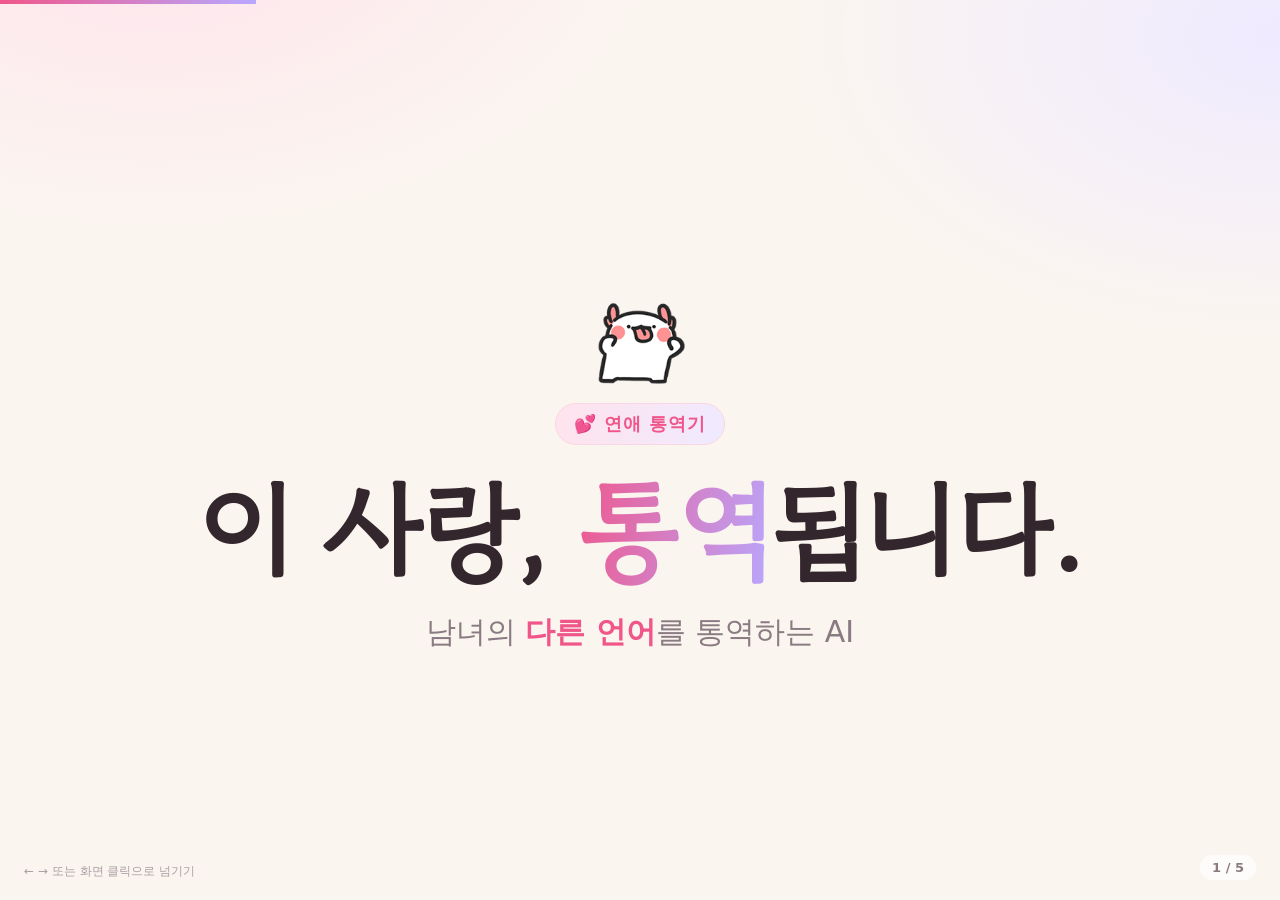
==== deck.html @ 6bf12d9a "피치덱(deck.html 5장) + 썸네일(thumbnail.html) 추가" ====
<!DOCTYPE html>
<html lang="ko">
<head>
<meta charset="UTF-8" />
<meta name="viewport" content="width=device-width, initial-scale=1.0" />
<title>이 사랑, 통역됩니다 — 피치덱</title>
<link rel="preconnect" href="https://fonts.googleapis.com" />
<link rel="preconnect" href="https://fonts.gstatic.com" crossorigin />
<link href="https://fonts.googleapis.com/css2?family=Gowun+Dodum&family=Pretendard:wght@400;500;600;700;800;900&display=swap" rel="stylesheet" />
<style>
  :root{
    --rose:#f0568a; --rose-soft:#ffe3ec; --lav:#b8a8ff; --lav-soft:#efeaff;
    --ink:#33272d; --ink-soft:#8a7a82; --mint:#8fd9c6; --blue:#4a78b0;
    --font:"Pretendard",system-ui,sans-serif; --round:"Gowun Dodum",var(--font);
  }
  *{margin:0;padding:0;box-sizing:border-box}
  html,body{height:100%;background:#15101300}
  body{
    font-family:var(--font); color:var(--ink); overflow:hidden;
    background:#efe7e0;
  }
  /* 무대 */
  .stage{position:fixed;inset:0;display:grid;place-items:center;padding:0;}
  .slide{
    position:absolute; inset:0; display:none; place-items:center;
    padding:6vmin 9vmin; opacity:0; transform:translateY(14px) scale(.99);
    transition:opacity .5s ease, transform .5s ease;
  }
  .slide.active{display:grid; opacity:1; transform:none;}
  .inner{width:min(1100px,92vw)}

  /* 공통 타이포 */
  .eyebrow{display:inline-block;font-weight:800;font-size:clamp(13px,1.5vw,18px);letter-spacing:1px;
    color:var(--rose);background:linear-gradient(100deg,var(--rose-soft),var(--lav-soft));
    border:1px solid #fbd6e3;padding:8px 18px;border-radius:999px;margin-bottom:26px}
  h1{font-family:var(--round);font-weight:700;letter-spacing:-2px;line-height:1.08;color:var(--ink)}
  .grad{background:linear-gradient(100deg,var(--rose),var(--lav));-webkit-background-clip:text;background-clip:text;color:transparent}
  .muted{color:var(--ink-soft)}

  /* 배경 변주 */
  .bg-cream{background:radial-gradient(900px 560px at 12% -10%,var(--rose-soft),transparent 56%),radial-gradient(900px 560px at 100% 4%,var(--lav-soft),transparent 54%),#fbf5f0}
  .bg-ink{background:radial-gradient(800px 500px at 85% 110%,#3a2740,transparent 60%),#241a22;color:#fdf6f0}
  .bg-soft{background:linear-gradient(135deg,#fff,#fbf2f6)}

  /* S1 */
  .s1 .inner{text-align:center}
  .s1 h1{font-size:clamp(48px,8.5vw,108px)}
  .s1 .sub{margin-top:24px;font-size:clamp(18px,2.4vw,30px);color:var(--ink-soft);font-weight:500}
  .s1 .sub b{color:var(--rose);font-weight:700}
  .s1 .mong{width:clamp(90px,12vw,150px);margin:0 auto 6px;display:block}

  /* S2 훅 */
  .s2 .eyebrow{background:rgba(255,255,255,.08);border-color:rgba(255,255,255,.18);color:#ffc2d4}
  .quote{font-family:var(--round);font-size:clamp(22px,3.4vw,42px);line-height:1.5;margin:0 0 26px;position:relative;padding-left:32px}
  .quote::before{content:"";position:absolute;left:0;top:6px;bottom:6px;width:5px;border-radius:5px;background:linear-gradient(var(--rose),var(--lav))}
  .quote .who{display:block;font-family:var(--font);font-size:clamp(13px,1.5vw,17px);color:#caa9b9;margin-top:8px;font-weight:600}
  .s2 .punch{margin-top:38px;font-size:clamp(20px,2.6vw,32px);font-weight:700;line-height:1.4}
  .s2 .punch b{color:#ff9bb8}

  /* S3 작품 */
  .s3 h1{font-size:clamp(30px,4.6vw,58px)}
  .works{display:flex;gap:18px;flex-wrap:wrap;margin:38px 0 30px}
  .work{flex:1 1 240px;background:#fff;border:1.5px solid #f1e2ea;border-radius:20px;padding:22px 22px;box-shadow:0 14px 34px rgba(199,120,150,.12)}
  .work .k{font-size:13px;font-weight:800;color:var(--rose);letter-spacing:.5px}
  .work .t{font-size:clamp(17px,2vw,22px);font-weight:700;margin-top:8px;line-height:1.35}
  .s3 .bridge{font-size:clamp(20px,2.7vw,34px);font-weight:800;line-height:1.45}
  .s3 .bridge .grad{font-weight:800}

  /* S4 제품 */
  .s4 h1{font-size:clamp(30px,4.4vw,56px);text-align:center;margin-bottom:34px}
  .flow{display:grid;grid-template-columns:1fr auto 1fr auto 1fr;align-items:stretch;gap:14px}
  .step{background:#fff;border:1.5px solid #f1e2ea;border-radius:20px;padding:22px 18px;text-align:center;box-shadow:0 12px 30px rgba(199,120,150,.12)}
  .step .n{font-size:13px;font-weight:800;color:var(--lav)}
  .step .h{font-size:clamp(17px,1.9vw,22px);font-weight:800;margin:8px 0 6px}
  .step .d{font-size:clamp(13px,1.4vw,16px);color:var(--ink-soft);line-height:1.45}
  .arr{display:grid;place-items:center;font-size:26px;color:var(--rose);font-weight:800}
  .s4 .kicker{margin-top:30px;text-align:center;font-size:clamp(17px,2.1vw,26px);font-weight:700}
  .s4 .kicker b{color:var(--rose)}
  .s4 .url{margin-top:14px;text-align:center;font-size:15px;color:var(--ink-soft);font-weight:600}

  /* S5 비전 */
  .s5 h1{font-size:clamp(30px,4.6vw,58px);margin-bottom:34px}
  .vis{display:flex;flex-direction:column;gap:16px}
  .v{display:flex;align-items:center;gap:20px;background:#fff;border:1.5px solid #f1e2ea;border-radius:18px;padding:20px 24px;box-shadow:0 10px 26px rgba(199,120,150,.1)}
  .v .num{flex-shrink:0;width:42px;height:42px;border-radius:50%;display:grid;place-items:center;font-weight:800;color:#fff;font-size:18px;background:linear-gradient(135deg,var(--rose),var(--lav))}
  .v .txt{font-size:clamp(16px,1.9vw,23px);font-weight:600;line-height:1.4}
  .v .txt b{color:var(--rose);font-weight:800}
  .s5 .close{margin-top:34px;text-align:center;font-family:var(--round);font-size:clamp(22px,3vw,38px);color:var(--ink)}
  .s5 .close .grad{font-weight:700}

  /* 미니 통역기 위젯 (S1, S4) */
  .tr{width:min(560px,86vw);margin:30px auto 0;background:#fff;border-radius:20px;border:1.5px solid #f3e2ea;box-shadow:0 20px 50px rgba(199,120,150,.2);overflow:hidden;text-align:left}
  .tr .bar{display:flex;align-items:center;justify-content:center;gap:16px;padding:12px;background:linear-gradient(100deg,#fdeef3,#eef1fb);border-bottom:1px solid #f3e2ea}
  .tr .bar .f{color:var(--rose);font-weight:800}.tr .bar .m{color:var(--blue);font-weight:800}
  .tr .bar .sw{width:28px;height:28px;border-radius:50%;background:#fff;display:grid;place-items:center;color:#9a8f96;box-shadow:0 2px 6px rgba(0,0,0,.08)}
  .tr .row{padding:14px 20px}.tr .row.out{background:linear-gradient(120deg,#fff,#fff6fa);border-top:1px dashed #f1d9e6}
  .tr .tag{font-size:13px;font-weight:700;color:#b3a3ab}.tr .row.out .tag{color:var(--rose)}
  .tr .said{font-size:clamp(18px,2.2vw,24px);font-weight:700;margin-top:4px}
  .tr .mean{font-size:clamp(18px,2.2vw,24px);font-weight:800;color:var(--rose);margin-top:4px}
  .temp{display:flex;align-items:center;gap:10px;justify-content:center;margin-top:16px;font-weight:800;color:#2f9576;font-size:15px}
  .temp .barx{width:120px;height:8px;border-radius:999px;background:#e7efe9;overflow:hidden}
  .temp .barx i{display:block;height:100%;width:62%;background:#37c08a;border-radius:999px}

  /* 진행/넘김 UI */
  .prog{position:fixed;left:0;top:0;height:4px;background:linear-gradient(90deg,var(--rose),var(--lav));z-index:30;transition:width .4s ease}
  .count{position:fixed;right:24px;bottom:20px;font-size:13px;font-weight:700;color:var(--ink-soft);z-index:30;background:rgba(255,255,255,.7);padding:5px 12px;border-radius:999px}
  .bg-ink .count{color:#e9d6e0;background:rgba(255,255,255,.12)}
  .hint{position:fixed;left:24px;bottom:20px;font-size:12px;color:var(--ink-soft);z-index:30;opacity:.7}
  .bg-ink .hint{color:#cbb}
  .nav{position:fixed;inset:0;display:flex;z-index:20}
  .nav .half{flex:1;cursor:pointer}

  @media print{
    body{overflow:visible}
    .stage{position:static}
    .slide{display:grid!important;opacity:1!important;transform:none!important;position:relative;page-break-after:always;height:100vh;width:100vw}
    .prog,.count,.hint,.nav{display:none!important}
  }
</style>
</head>
<body>
  <div class="prog" id="prog"></div>
  <div class="stage" id="stage">

    <!-- 1. 제목 -->
    <section class="slide s1 bg-cream">
      <div class="inner">
        <img class="mong" src="assets/ellie.png" alt="" />
        <span class="eyebrow">💕 연애 통역기</span>
        <h1>이 사랑, <span class="grad">통역</span>됩니다.</h1>
        <p class="sub">남녀의 <b>다른 언어</b>를 통역하는 AI</p>
      </div>
    </section>

    <!-- 2. 훅: 드라마 대사 -->
    <section class="slide s2 bg-ink">
      <div class="inner">
        <span class="eyebrow">드라마 〈이 사랑 통역되나요?〉</span>
        <p class="quote">"내가 알아듣게 얘기해요.<br/>당신의 언어는 나한테 너무 어려워요."</p>
        <p class="quote">"세상에 다른 언어가 몇 개인 줄 아나?<br/>… 세상 모든 사람의 수만큼 있지."
          <span class="who">— 극 중 대사</span></p>
        <p class="punch">같은 한국어를 써도, 우리는 <b>서로 다른 언어</b>를 씁니다.</p>
      </div>
    </section>

    <!-- 3. 모두가 공감한 문제 -->
    <section class="slide s3 bg-soft">
      <div class="inner">
        <h1>모두가 알지만,<br/>아무도 못 풀던 문제</h1>
        <div class="works">
          <div class="work"><div class="k">📚 BOOK</div><div class="t">화성에서 온 남자,<br/>금성에서 온 여자</div></div>
          <div class="work"><div class="k">🎵 SONG</div><div class="t">"대화가 필요해"</div></div>
          <div class="work"><div class="k">📺 DRAMA</div><div class="t">이 사랑<br/>통역되나요?</div></div>
        </div>
        <p class="bridge">사람 수만큼의 언어를,<br/><span class="grad">AI로 통역해보면 어떨까?</span></p>
      </div>
    </section>

    <!-- 4. 제품 -->
    <section class="slide s4 bg-cream">
      <div class="inner">
        <h1>그래서 만들었습니다</h1>
        <div class="flow">
          <div class="step"><div class="n">STEP 1</div><div class="h">감지</div><div class="d">오해가 생길 만한 애매한 한마디를 AI가 캐치</div></div>
          <div class="arr">→</div>
          <div class="step"><div class="n">STEP 2</div><div class="h">통역</div><div class="d">"됐어 오지마"의 진짜 속뜻을 알려줘요</div></div>
          <div class="arr">→</div>
          <div class="step"><div class="n">STEP 3</div><div class="h">답장 추천</div><div class="d">하면 안 되는 답변 + 관계를 지키는 답장</div></div>
        </div>
        <p class="kicker">내 답장에 따라 상대 반응과 <b>'대화온도'</b>가 실시간으로 바뀝니다.</p>
        <p class="url">🔗 love-translator-demo.vercel.app</p>
      </div>
    </section>

    <!-- 5. 비전 -->
    <section class="slide s5 bg-soft">
      <div class="inner">
        <h1>앞으로 나아갈 방향</h1>
        <div class="vis">
          <div class="v"><div class="num">1</div><div class="txt"><b>모든 사랑하는 관계로</b> — 연인을 넘어 가족·친구까지</div></div>
          <div class="v"><div class="num">2</div><div class="txt"><b>나에게 맞춤 통역</b> — 내 성향·상대 성향·대화 히스토리 기반으로 정교하게</div></div>
          <div class="v"><div class="num">3</div><div class="txt"><b>메신저에 바로</b> — 카카오톡 등에서 보내기 전에 한 번</div></div>
        </div>
        <p class="close">보내기 전에 한 번, <span class="grad">통역.</span></p>
      </div>
    </section>

  </div>

  <div class="count" id="count">1 / 5</div>
  <div class="hint">← → 또는 화면 클릭으로 넘기기</div>
  <div class="nav"><div class="half" id="prev"></div><div class="half" id="next"></div></div>

<script>
  const slides=[...document.querySelectorAll('.slide')];
  let i=0;
  function show(n){
    i=Math.max(0,Math.min(slides.length-1,n));
    slides.forEach((s,idx)=>s.classList.toggle('active',idx===i));
    document.getElementById('count').textContent=(i+1)+' / '+slides.length;
    document.getElementById('prog').style.width=((i+1)/slides.length*100)+'%';
  }
  function next(){show(i+1)} function prev(){show(i-1)}
  document.addEventListener('keydown',e=>{
    if(['ArrowRight','PageDown',' '].includes(e.key)){e.preventDefault();next()}
    if(['ArrowLeft','PageUp'].includes(e.key)){e.preventDefault();prev()}
    if(e.key==='Home')show(0); if(e.key==='End')show(slides.length-1);
  });
  document.getElementById('next').addEventListener('click',next);
  document.getElementById('prev').addEventListener('click',prev);
  show(0);
</script>
</body>
</html>
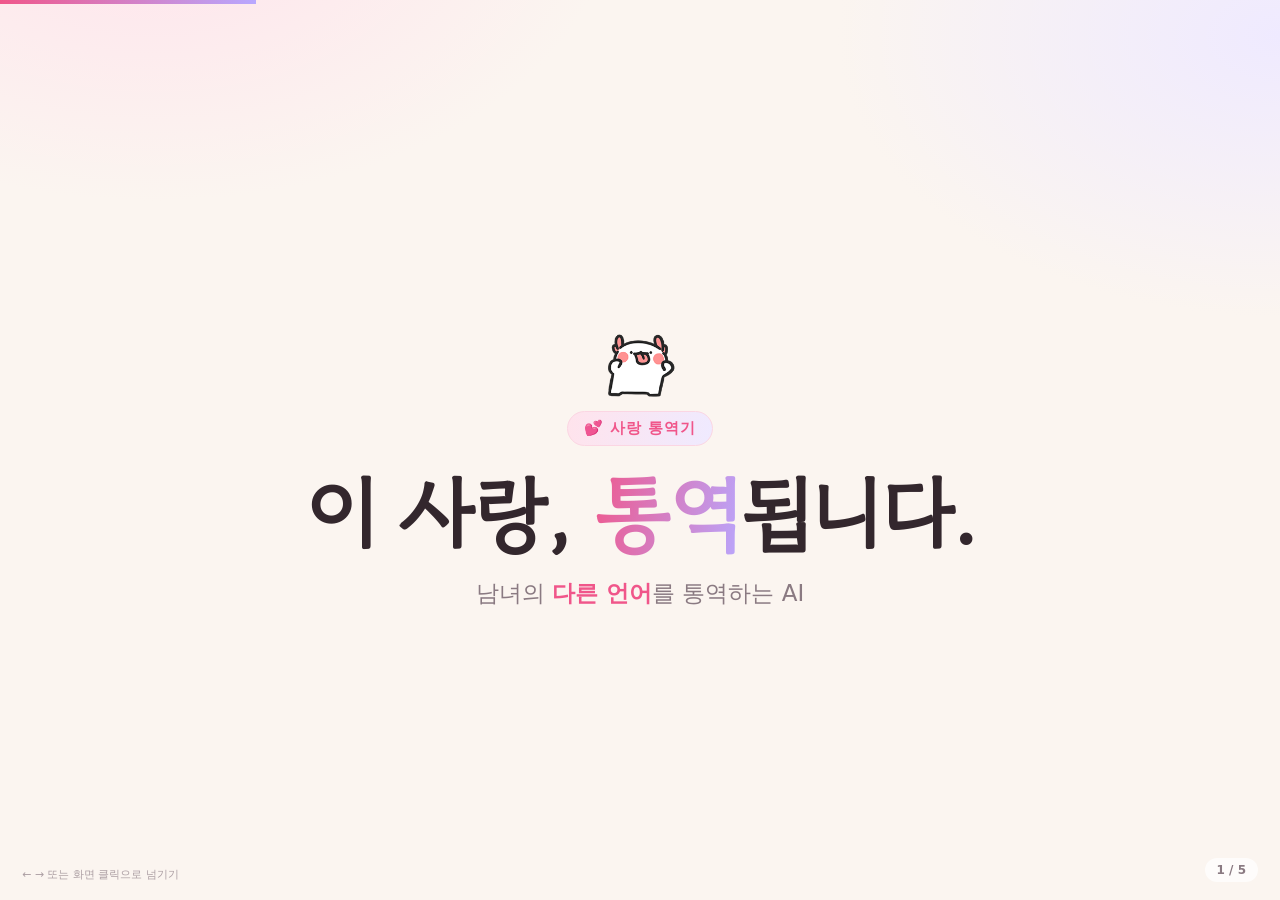
==== commit eab31e11: "피치덱 다듬기: 폰트 축소·여백 확보, S1 사랑통역기, S2/S3/S4 이미지 자리(자동 안내), S3 남녀 초점 정렬, S5 모든 메신저+클로징 교체" ====
--- a/deck.html
+++ b/deck.html
@@ -14,105 +14,99 @@
     --font:"Pretendard",system-ui,sans-serif; --round:"Gowun Dodum",var(--font);
   }
   *{margin:0;padding:0;box-sizing:border-box}
-  html,body{height:100%;background:#15101300}
-  body{
-    font-family:var(--font); color:var(--ink); overflow:hidden;
-    background:#efe7e0;
-  }
-  /* 무대 */
-  .stage{position:fixed;inset:0;display:grid;place-items:center;padding:0;}
+  html,body{height:100%}
+  body{font-family:var(--font); color:var(--ink); overflow:hidden; background:#efe7e0;}
+  .stage{position:fixed;inset:0;display:grid;place-items:center}
   .slide{
-    position:absolute; inset:0; display:none; place-items:center;
-    padding:6vmin 9vmin; opacity:0; transform:translateY(14px) scale(.99);
-    transition:opacity .5s ease, transform .5s ease;
+    position:absolute; inset:0; display:none; place-items:center; padding:7vmin 10vmin;
+    opacity:0; transform:translateY(12px) scale(.99); transition:opacity .5s ease, transform .5s ease;
   }
   .slide.active{display:grid; opacity:1; transform:none;}
-  .inner{width:min(1100px,92vw)}
-
-  /* 공통 타이포 */
-  .eyebrow{display:inline-block;font-weight:800;font-size:clamp(13px,1.5vw,18px);letter-spacing:1px;
+  .inner{width:min(1000px,90vw)}
+
+  .eyebrow{display:inline-block;font-weight:800;font-size:clamp(11px,1.2vw,15px);letter-spacing:1px;
     color:var(--rose);background:linear-gradient(100deg,var(--rose-soft),var(--lav-soft));
-    border:1px solid #fbd6e3;padding:8px 18px;border-radius:999px;margin-bottom:26px}
-  h1{font-family:var(--round);font-weight:700;letter-spacing:-2px;line-height:1.08;color:var(--ink)}
+    border:1px solid #fbd6e3;padding:7px 16px;border-radius:999px;margin-bottom:22px}
+  h1{font-family:var(--round);font-weight:700;letter-spacing:-1.5px;line-height:1.1;color:var(--ink)}
   .grad{background:linear-gradient(100deg,var(--rose),var(--lav));-webkit-background-clip:text;background-clip:text;color:transparent}
   .muted{color:var(--ink-soft)}
 
-  /* 배경 변주 */
-  .bg-cream{background:radial-gradient(900px 560px at 12% -10%,var(--rose-soft),transparent 56%),radial-gradient(900px 560px at 100% 4%,var(--lav-soft),transparent 54%),#fbf5f0}
-  .bg-ink{background:radial-gradient(800px 500px at 85% 110%,#3a2740,transparent 60%),#241a22;color:#fdf6f0}
+  .bg-cream{background:radial-gradient(820px 520px at 12% -10%,var(--rose-soft),transparent 56%),radial-gradient(820px 520px at 100% 4%,var(--lav-soft),transparent 54%),#fbf5f0}
+  .bg-ink{background:radial-gradient(760px 480px at 86% 112%,#3a2740,transparent 60%),#241a22;color:#fdf6f0}
   .bg-soft{background:linear-gradient(135deg,#fff,#fbf2f6)}
+
+  /* 이미지 자리(없으면 안내 placeholder) */
+  .ph{display:grid;place-items:center;text-align:center;background:repeating-linear-gradient(45deg,#f6ecf1,#f6ecf1 10px,#fbf4f7 10px,#fbf4f7 20px);
+    color:#b89aac;font-weight:700;border:1.5px dashed #e7c9d8;border-radius:16px;font-size:13px;line-height:1.6}
+  .ph span{font-size:11px;font-weight:600;opacity:.8}
+  .bg-ink .ph{background:rgba(255,255,255,.05);border-color:rgba(255,255,255,.18);color:#caa9b9}
 
   /* S1 */
   .s1 .inner{text-align:center}
-  .s1 h1{font-size:clamp(48px,8.5vw,108px)}
-  .s1 .sub{margin-top:24px;font-size:clamp(18px,2.4vw,30px);color:var(--ink-soft);font-weight:500}
+  .s1 h1{font-size:clamp(40px,6.8vw,82px)}
+  .s1 .sub{margin-top:20px;font-size:clamp(15px,1.9vw,23px);color:var(--ink-soft);font-weight:500}
   .s1 .sub b{color:var(--rose);font-weight:700}
-  .s1 .mong{width:clamp(90px,12vw,150px);margin:0 auto 6px;display:block}
-
-  /* S2 훅 */
+  .s1 .mong{width:clamp(76px,9vw,118px);margin:0 auto 4px;display:block}
+
+  /* S2 훅 — 좌 이미지 / 우 인용 */
+  .s2 .grid{display:grid;grid-template-columns:0.82fr 1.18fr;gap:48px;align-items:center}
+  .s2 .poster{aspect-ratio:3/4;border-radius:18px;overflow:hidden;box-shadow:0 20px 50px rgba(0,0,0,.35)}
+  .s2 .poster img{width:100%;height:100%;object-fit:cover;display:block}
+  .s2 .poster .ph{width:100%;height:100%}
   .s2 .eyebrow{background:rgba(255,255,255,.08);border-color:rgba(255,255,255,.18);color:#ffc2d4}
-  .quote{font-family:var(--round);font-size:clamp(22px,3.4vw,42px);line-height:1.5;margin:0 0 26px;position:relative;padding-left:32px}
-  .quote::before{content:"";position:absolute;left:0;top:6px;bottom:6px;width:5px;border-radius:5px;background:linear-gradient(var(--rose),var(--lav))}
-  .quote .who{display:block;font-family:var(--font);font-size:clamp(13px,1.5vw,17px);color:#caa9b9;margin-top:8px;font-weight:600}
-  .s2 .punch{margin-top:38px;font-size:clamp(20px,2.6vw,32px);font-weight:700;line-height:1.4}
+  .quote{font-family:var(--round);font-size:clamp(17px,2.2vw,28px);line-height:1.55;margin:0 0 20px;position:relative;padding-left:24px}
+  .quote::before{content:"";position:absolute;left:0;top:5px;bottom:5px;width:4px;border-radius:4px;background:linear-gradient(var(--rose),var(--lav))}
+  .quote .who{display:block;font-family:var(--font);font-size:clamp(11px,1.2vw,14px);color:#caa9b9;margin-top:6px;font-weight:600}
+  .s2 .punch{margin-top:26px;font-size:clamp(16px,1.9vw,24px);font-weight:700;line-height:1.45}
   .s2 .punch b{color:#ff9bb8}
 
   /* S3 작품 */
-  .s3 h1{font-size:clamp(30px,4.6vw,58px)}
-  .works{display:flex;gap:18px;flex-wrap:wrap;margin:38px 0 30px}
-  .work{flex:1 1 240px;background:#fff;border:1.5px solid #f1e2ea;border-radius:20px;padding:22px 22px;box-shadow:0 14px 34px rgba(199,120,150,.12)}
-  .work .k{font-size:13px;font-weight:800;color:var(--rose);letter-spacing:.5px}
-  .work .t{font-size:clamp(17px,2vw,22px);font-weight:700;margin-top:8px;line-height:1.35}
-  .s3 .bridge{font-size:clamp(20px,2.7vw,34px);font-weight:800;line-height:1.45}
-  .s3 .bridge .grad{font-weight:800}
-
-  /* S4 제품 */
-  .s4 h1{font-size:clamp(30px,4.4vw,56px);text-align:center;margin-bottom:34px}
-  .flow{display:grid;grid-template-columns:1fr auto 1fr auto 1fr;align-items:stretch;gap:14px}
-  .step{background:#fff;border:1.5px solid #f1e2ea;border-radius:20px;padding:22px 18px;text-align:center;box-shadow:0 12px 30px rgba(199,120,150,.12)}
-  .step .n{font-size:13px;font-weight:800;color:var(--lav)}
-  .step .h{font-size:clamp(17px,1.9vw,22px);font-weight:800;margin:8px 0 6px}
-  .step .d{font-size:clamp(13px,1.4vw,16px);color:var(--ink-soft);line-height:1.45}
-  .arr{display:grid;place-items:center;font-size:26px;color:var(--rose);font-weight:800}
-  .s4 .kicker{margin-top:30px;text-align:center;font-size:clamp(17px,2.1vw,26px);font-weight:700}
+  .s3 h1{font-size:clamp(26px,3.8vw,46px)}
+  .works{display:flex;gap:18px;margin:34px 0 28px}
+  .work{flex:1;background:#fff;border:1.5px solid #f1e2ea;border-radius:18px;overflow:hidden;box-shadow:0 12px 30px rgba(199,120,150,.12);display:flex;flex-direction:column}
+  .work .cover{aspect-ratio:4/3;overflow:hidden;background:#faf2f6}
+  .work .cover img{width:100%;height:100%;object-fit:cover;display:block}
+  .work .cover .ph{width:100%;height:100%;border:0;border-radius:0;border-bottom:1.5px dashed #e7c9d8}
+  .work .meta{padding:14px 16px}
+  .work .k{font-size:11px;font-weight:800;color:var(--rose);letter-spacing:.5px}
+  .work .t{font-size:clamp(14px,1.5vw,18px);font-weight:700;margin-top:5px;line-height:1.35}
+  .s3 .bridge{font-size:clamp(17px,2.2vw,28px);font-weight:800;line-height:1.45}
+
+  /* S4 제품 — 좌 텍스트 / 우 캡처 */
+  .s4 h1{font-size:clamp(24px,3.4vw,42px);margin-bottom:28px}
+  .s4 .grid{display:grid;grid-template-columns:1fr 1fr;gap:44px;align-items:center}
+  .steps{display:flex;flex-direction:column;gap:14px}
+  .step{background:#fff;border:1.5px solid #f1e2ea;border-radius:16px;padding:16px 18px;box-shadow:0 8px 22px rgba(199,120,150,.1);display:flex;gap:14px;align-items:flex-start}
+  .step .n{flex-shrink:0;width:30px;height:30px;border-radius:50%;display:grid;place-items:center;font-weight:800;color:#fff;font-size:13px;background:linear-gradient(135deg,var(--rose),var(--lav))}
+  .step .h{font-size:clamp(15px,1.7vw,19px);font-weight:800}
+  .step .d{font-size:clamp(12px,1.3vw,15px);color:var(--ink-soft);line-height:1.45;margin-top:2px}
+  .shot{border-radius:16px;overflow:hidden;box-shadow:0 24px 56px rgba(199,120,150,.28);border:1px solid #f0dce6}
+  .shot img{width:100%;display:block}
+  .shot .ph{aspect-ratio:16/10;width:100%}
+  .s4 .kicker{margin-top:24px;font-size:clamp(14px,1.7vw,20px);font-weight:700}
   .s4 .kicker b{color:var(--rose)}
-  .s4 .url{margin-top:14px;text-align:center;font-size:15px;color:var(--ink-soft);font-weight:600}
+  .s4 .url{margin-top:8px;font-size:13px;color:var(--ink-soft);font-weight:600}
 
   /* S5 비전 */
-  .s5 h1{font-size:clamp(30px,4.6vw,58px);margin-bottom:34px}
-  .vis{display:flex;flex-direction:column;gap:16px}
-  .v{display:flex;align-items:center;gap:20px;background:#fff;border:1.5px solid #f1e2ea;border-radius:18px;padding:20px 24px;box-shadow:0 10px 26px rgba(199,120,150,.1)}
-  .v .num{flex-shrink:0;width:42px;height:42px;border-radius:50%;display:grid;place-items:center;font-weight:800;color:#fff;font-size:18px;background:linear-gradient(135deg,var(--rose),var(--lav))}
-  .v .txt{font-size:clamp(16px,1.9vw,23px);font-weight:600;line-height:1.4}
+  .s5 h1{font-size:clamp(26px,3.8vw,46px);margin-bottom:30px}
+  .vis{display:flex;flex-direction:column;gap:14px}
+  .v{display:flex;align-items:center;gap:18px;background:#fff;border:1.5px solid #f1e2ea;border-radius:16px;padding:18px 22px;box-shadow:0 8px 22px rgba(199,120,150,.1)}
+  .v .num{flex-shrink:0;width:38px;height:38px;border-radius:50%;display:grid;place-items:center;font-weight:800;color:#fff;font-size:16px;background:linear-gradient(135deg,var(--rose),var(--lav))}
+  .v .txt{font-size:clamp(14px,1.7vw,21px);font-weight:600;line-height:1.4}
   .v .txt b{color:var(--rose);font-weight:800}
-  .s5 .close{margin-top:34px;text-align:center;font-family:var(--round);font-size:clamp(22px,3vw,38px);color:var(--ink)}
-  .s5 .close .grad{font-weight:700}
-
-  /* 미니 통역기 위젯 (S1, S4) */
-  .tr{width:min(560px,86vw);margin:30px auto 0;background:#fff;border-radius:20px;border:1.5px solid #f3e2ea;box-shadow:0 20px 50px rgba(199,120,150,.2);overflow:hidden;text-align:left}
-  .tr .bar{display:flex;align-items:center;justify-content:center;gap:16px;padding:12px;background:linear-gradient(100deg,#fdeef3,#eef1fb);border-bottom:1px solid #f3e2ea}
-  .tr .bar .f{color:var(--rose);font-weight:800}.tr .bar .m{color:var(--blue);font-weight:800}
-  .tr .bar .sw{width:28px;height:28px;border-radius:50%;background:#fff;display:grid;place-items:center;color:#9a8f96;box-shadow:0 2px 6px rgba(0,0,0,.08)}
-  .tr .row{padding:14px 20px}.tr .row.out{background:linear-gradient(120deg,#fff,#fff6fa);border-top:1px dashed #f1d9e6}
-  .tr .tag{font-size:13px;font-weight:700;color:#b3a3ab}.tr .row.out .tag{color:var(--rose)}
-  .tr .said{font-size:clamp(18px,2.2vw,24px);font-weight:700;margin-top:4px}
-  .tr .mean{font-size:clamp(18px,2.2vw,24px);font-weight:800;color:var(--rose);margin-top:4px}
-  .temp{display:flex;align-items:center;gap:10px;justify-content:center;margin-top:16px;font-weight:800;color:#2f9576;font-size:15px}
-  .temp .barx{width:120px;height:8px;border-radius:999px;background:#e7efe9;overflow:hidden}
-  .temp .barx i{display:block;height:100%;width:62%;background:#37c08a;border-radius:999px}
-
-  /* 진행/넘김 UI */
+  .s5 .close{margin-top:30px;text-align:center;font-family:var(--round);font-size:clamp(20px,2.6vw,34px)}
+
+  /* UI */
   .prog{position:fixed;left:0;top:0;height:4px;background:linear-gradient(90deg,var(--rose),var(--lav));z-index:30;transition:width .4s ease}
-  .count{position:fixed;right:24px;bottom:20px;font-size:13px;font-weight:700;color:var(--ink-soft);z-index:30;background:rgba(255,255,255,.7);padding:5px 12px;border-radius:999px}
+  .count{position:fixed;right:22px;bottom:18px;font-size:12px;font-weight:700;color:var(--ink-soft);z-index:30;background:rgba(255,255,255,.7);padding:5px 12px;border-radius:999px}
   .bg-ink .count{color:#e9d6e0;background:rgba(255,255,255,.12)}
-  .hint{position:fixed;left:24px;bottom:20px;font-size:12px;color:var(--ink-soft);z-index:30;opacity:.7}
+  .hint{position:fixed;left:22px;bottom:18px;font-size:11px;color:var(--ink-soft);z-index:30;opacity:.7}
   .bg-ink .hint{color:#cbb}
   .nav{position:fixed;inset:0;display:flex;z-index:20}
   .nav .half{flex:1;cursor:pointer}
 
   @media print{
-    body{overflow:visible}
-    .stage{position:static}
+    body{overflow:visible}.stage{position:static}
     .slide{display:grid!important;opacity:1!important;transform:none!important;position:relative;page-break-after:always;height:100vh;width:100vw}
     .prog,.count,.hint,.nav{display:none!important}
   }
@@ -126,33 +120,49 @@
     <section class="slide s1 bg-cream">
       <div class="inner">
         <img class="mong" src="assets/ellie.png" alt="" />
-        <span class="eyebrow">💕 연애 통역기</span>
+        <span class="eyebrow">💕 사랑 통역기</span>
         <h1>이 사랑, <span class="grad">통역</span>됩니다.</h1>
         <p class="sub">남녀의 <b>다른 언어</b>를 통역하는 AI</p>
       </div>
     </section>
 
-    <!-- 2. 훅: 드라마 대사 -->
+    <!-- 2. 훅: 드라마 -->
     <section class="slide s2 bg-ink">
       <div class="inner">
-        <span class="eyebrow">드라마 〈이 사랑 통역되나요?〉</span>
-        <p class="quote">"내가 알아듣게 얘기해요.<br/>당신의 언어는 나한테 너무 어려워요."</p>
-        <p class="quote">"세상에 다른 언어가 몇 개인 줄 아나?<br/>… 세상 모든 사람의 수만큼 있지."
-          <span class="who">— 극 중 대사</span></p>
-        <p class="punch">같은 한국어를 써도, 우리는 <b>서로 다른 언어</b>를 씁니다.</p>
+        <div class="grid">
+          <div class="poster">
+            <img src="assets/drama.jpg" alt="" onerror="this.style.display='none';this.nextElementSibling.style.display='grid'" />
+            <div class="ph" style="display:none">🎬 드라마 장면/포스터<br/><span>assets/drama.jpg</span></div>
+          </div>
+          <div>
+            <span class="eyebrow">드라마 〈이 사랑 통역되나요?〉</span>
+            <p class="quote">"내가 알아듣게 얘기해요.<br/>당신의 언어는 나한테 너무 어려워요."</p>
+            <p class="quote">"세상에 다른 언어가 몇 개인 줄 아나?<br/>… 세상 모든 사람의 수만큼 있지."<span class="who">— 극 중 대사</span></p>
+            <p class="punch">같은 한국어를 써도, 우리는 <b>서로 다른 언어</b>를 씁니다.</p>
+          </div>
+        </div>
       </div>
     </section>
 
     <!-- 3. 모두가 공감한 문제 -->
     <section class="slide s3 bg-soft">
       <div class="inner">
-        <h1>모두가 알지만,<br/>아무도 못 풀던 문제</h1>
+        <h1>남녀의 언어 차이,<br/>모두가 알던 오랜 숙제</h1>
         <div class="works">
-          <div class="work"><div class="k">📚 BOOK</div><div class="t">화성에서 온 남자,<br/>금성에서 온 여자</div></div>
-          <div class="work"><div class="k">🎵 SONG</div><div class="t">"대화가 필요해"</div></div>
-          <div class="work"><div class="k">📺 DRAMA</div><div class="t">이 사랑<br/>통역되나요?</div></div>
-        </div>
-        <p class="bridge">사람 수만큼의 언어를,<br/><span class="grad">AI로 통역해보면 어떨까?</span></p>
+          <div class="work">
+            <div class="cover"><img src="assets/book.jpg" alt="" onerror="this.style.display='none';this.nextElementSibling.style.display='grid'" /><div class="ph" style="display:none">📚 책 표지<br/><span>assets/book.jpg</span></div></div>
+            <div class="meta"><div class="k">📚 BOOK</div><div class="t">화성에서 온 남자,<br/>금성에서 온 여자</div></div>
+          </div>
+          <div class="work">
+            <div class="cover"><img src="assets/song.jpg" alt="" onerror="this.style.display='none';this.nextElementSibling.style.display='grid'" /><div class="ph" style="display:none">🎵 앨범 이미지<br/><span>assets/song.jpg</span></div></div>
+            <div class="meta"><div class="k">🎵 SONG</div><div class="t">자우림<br/>"대화가 필요해"</div></div>
+          </div>
+          <div class="work">
+            <div class="cover"><img src="assets/drama.jpg" alt="" onerror="this.style.display='none';this.nextElementSibling.style.display='grid'" /><div class="ph" style="display:none">📺 드라마<br/><span>assets/drama.jpg</span></div></div>
+            <div class="meta"><div class="k">📺 DRAMA</div><div class="t">이 사랑<br/>통역되나요?</div></div>
+          </div>
+        </div>
+        <p class="bridge">남녀의 다른 언어, <span class="grad">AI로 통역해보면 어떨까?</span></p>
       </div>
     </section>
 
@@ -160,15 +170,19 @@
     <section class="slide s4 bg-cream">
       <div class="inner">
         <h1>그래서 만들었습니다</h1>
-        <div class="flow">
-          <div class="step"><div class="n">STEP 1</div><div class="h">감지</div><div class="d">오해가 생길 만한 애매한 한마디를 AI가 캐치</div></div>
-          <div class="arr">→</div>
-          <div class="step"><div class="n">STEP 2</div><div class="h">통역</div><div class="d">"됐어 오지마"의 진짜 속뜻을 알려줘요</div></div>
-          <div class="arr">→</div>
-          <div class="step"><div class="n">STEP 3</div><div class="h">답장 추천</div><div class="d">하면 안 되는 답변 + 관계를 지키는 답장</div></div>
-        </div>
-        <p class="kicker">내 답장에 따라 상대 반응과 <b>'대화온도'</b>가 실시간으로 바뀝니다.</p>
-        <p class="url">🔗 love-translator-demo.vercel.app</p>
+        <div class="grid">
+          <div class="steps">
+            <div class="step"><div class="n">1</div><div><div class="h">감지</div><div class="d">오해가 생길 만한 애매한 한마디를 AI가 캐치</div></div></div>
+            <div class="step"><div class="n">2</div><div><div class="h">통역</div><div class="d">"됐어 오지마"의 진짜 속뜻을 알려줘요</div></div></div>
+            <div class="step"><div class="n">3</div><div><div class="h">답장 추천</div><div class="d">하면 안 되는 답변 + 관계를 지키는 답장</div></div></div>
+            <p class="kicker">내 답장에 따라 상대 반응과 <b>'대화온도'</b>가 실시간으로 바뀝니다.</p>
+            <p class="url">🔗 love-translator-demo.vercel.app</p>
+          </div>
+          <div class="shot">
+            <img src="assets/demo.png" alt="" onerror="this.style.display='none';this.nextElementSibling.style.display='grid'" />
+            <div class="ph" style="display:none">📱 제품 화면 캡처<br/><span>assets/demo.png</span></div>
+          </div>
+        </div>
       </div>
     </section>
 
@@ -179,9 +193,9 @@
         <div class="vis">
           <div class="v"><div class="num">1</div><div class="txt"><b>모든 사랑하는 관계로</b> — 연인을 넘어 가족·친구까지</div></div>
           <div class="v"><div class="num">2</div><div class="txt"><b>나에게 맞춤 통역</b> — 내 성향·상대 성향·대화 히스토리 기반으로 정교하게</div></div>
-          <div class="v"><div class="num">3</div><div class="txt"><b>메신저에 바로</b> — 카카오톡 등에서 보내기 전에 한 번</div></div>
-        </div>
-        <p class="close">보내기 전에 한 번, <span class="grad">통역.</span></p>
+          <div class="v"><div class="num">3</div><div class="txt"><b>모든 메신저로</b> — 텔레그램을 넘어 카카오톡·iMessage 어디서든</div></div>
+        </div>
+        <p class="close">이 사랑, <span class="grad">통역</span>됩니다.</p>
       </div>
     </section>
 
@@ -192,20 +206,16 @@
   <div class="nav"><div class="half" id="prev"></div><div class="half" id="next"></div></div>
 
 <script>
-  const slides=[...document.querySelectorAll('.slide')];
-  let i=0;
-  function show(n){
-    i=Math.max(0,Math.min(slides.length-1,n));
+  const slides=[...document.querySelectorAll('.slide')];let i=0;
+  function show(n){i=Math.max(0,Math.min(slides.length-1,n));
     slides.forEach((s,idx)=>s.classList.toggle('active',idx===i));
     document.getElementById('count').textContent=(i+1)+' / '+slides.length;
-    document.getElementById('prog').style.width=((i+1)/slides.length*100)+'%';
-  }
-  function next(){show(i+1)} function prev(){show(i-1)}
+    document.getElementById('prog').style.width=((i+1)/slides.length*100)+'%';}
+  function next(){show(i+1)}function prev(){show(i-1)}
   document.addEventListener('keydown',e=>{
     if(['ArrowRight','PageDown',' '].includes(e.key)){e.preventDefault();next()}
     if(['ArrowLeft','PageUp'].includes(e.key)){e.preventDefault();prev()}
-    if(e.key==='Home')show(0); if(e.key==='End')show(slides.length-1);
-  });
+    if(e.key==='Home')show(0);if(e.key==='End')show(slides.length-1);});
   document.getElementById('next').addEventListener('click',next);
   document.getElementById('prev').addEventListener('click',prev);
   show(0);
